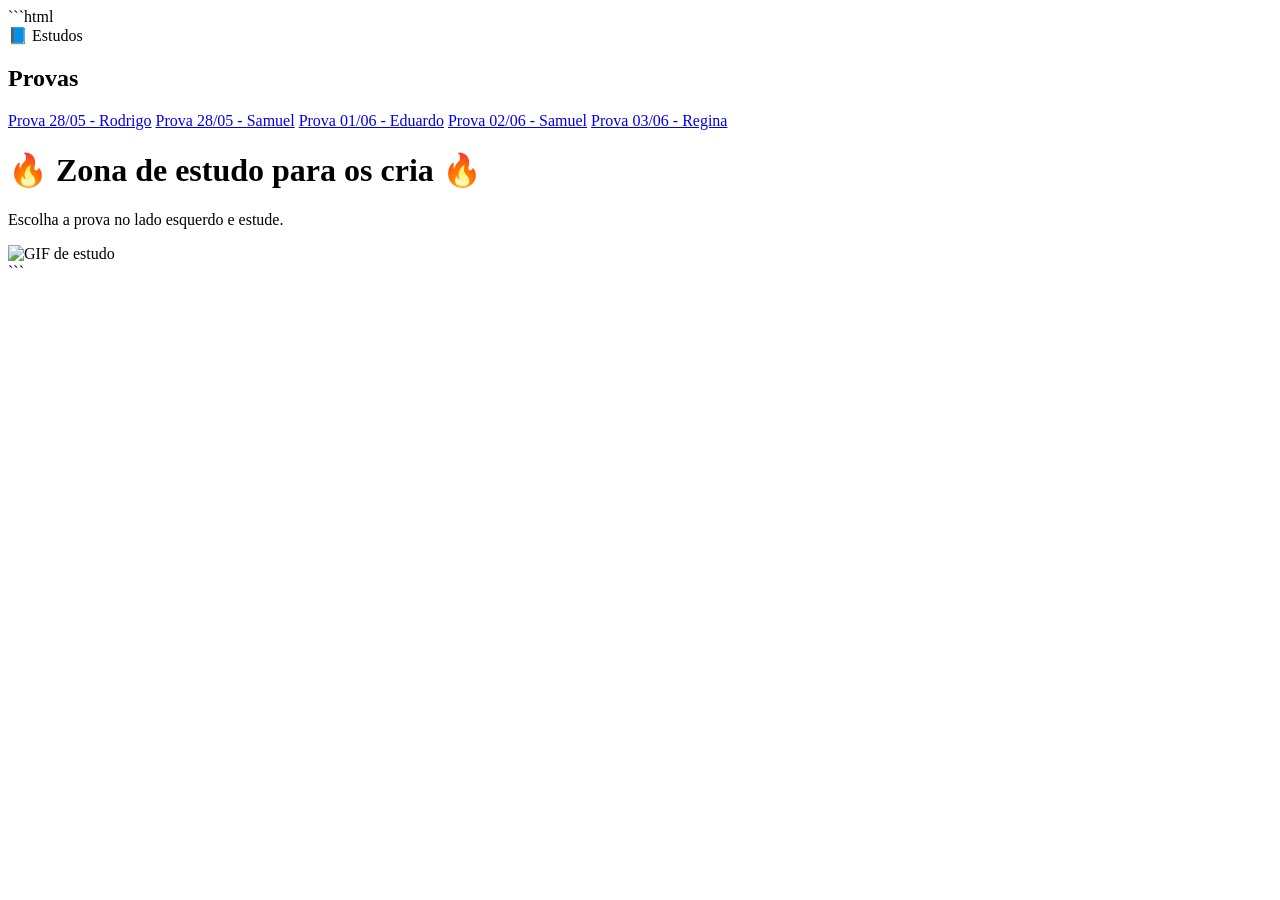
==== index.html @ 7556fcce "Create index.html" ====
```html
<!DOCTYPE html>
<html lang="pt-BR">
<head>
<meta charset="UTF-8">
<meta name="viewport" content="width=device-width, initial-scale=1.0">

<title>Zona de estudo para os cria</title>

<link href="https://fonts.googleapis.com/css2?family=Inter:wght@400;500;600;700&display=swap" rel="stylesheet">

<link rel="stylesheet" href="style.css">
</head>

<body>

<!-- SIDEBAR -->

<div class="sidebar">

    <div class="logo">
        📘 Estudos
    </div>

    <h2>Provas</h2>

    <div class="menu">
        <a href="rodrigo.html">Prova 28/05 - Rodrigo</a>
        <a href="samuel1.html">Prova 28/05 - Samuel</a>
        <a href="eduardo.html">Prova 01/06 - Eduardo</a>
        <a href="samuel2.html">Prova 02/06 - Samuel</a>
        <a href="regina.html">Prova 03/06 - Regina</a>
    </div>

</div>

<!-- MAIN -->

<div class="main">

    <div class="header">

        <h1>🔥 Zona de estudo para os cria 🔥</h1>

        <p>
            Escolha a prova no lado esquerdo e estude.
        </p>

    </div>

    <!-- ESPAÇO DO GIF -->

    <div class="gif-container">

        <!-- TROQUE "meugif.gif" PELO NOME DO SEU ARQUIVO -->

        <img src="meugif.gif" alt="GIF de estudo">

    </div>

</div>

</body>
</html>
```
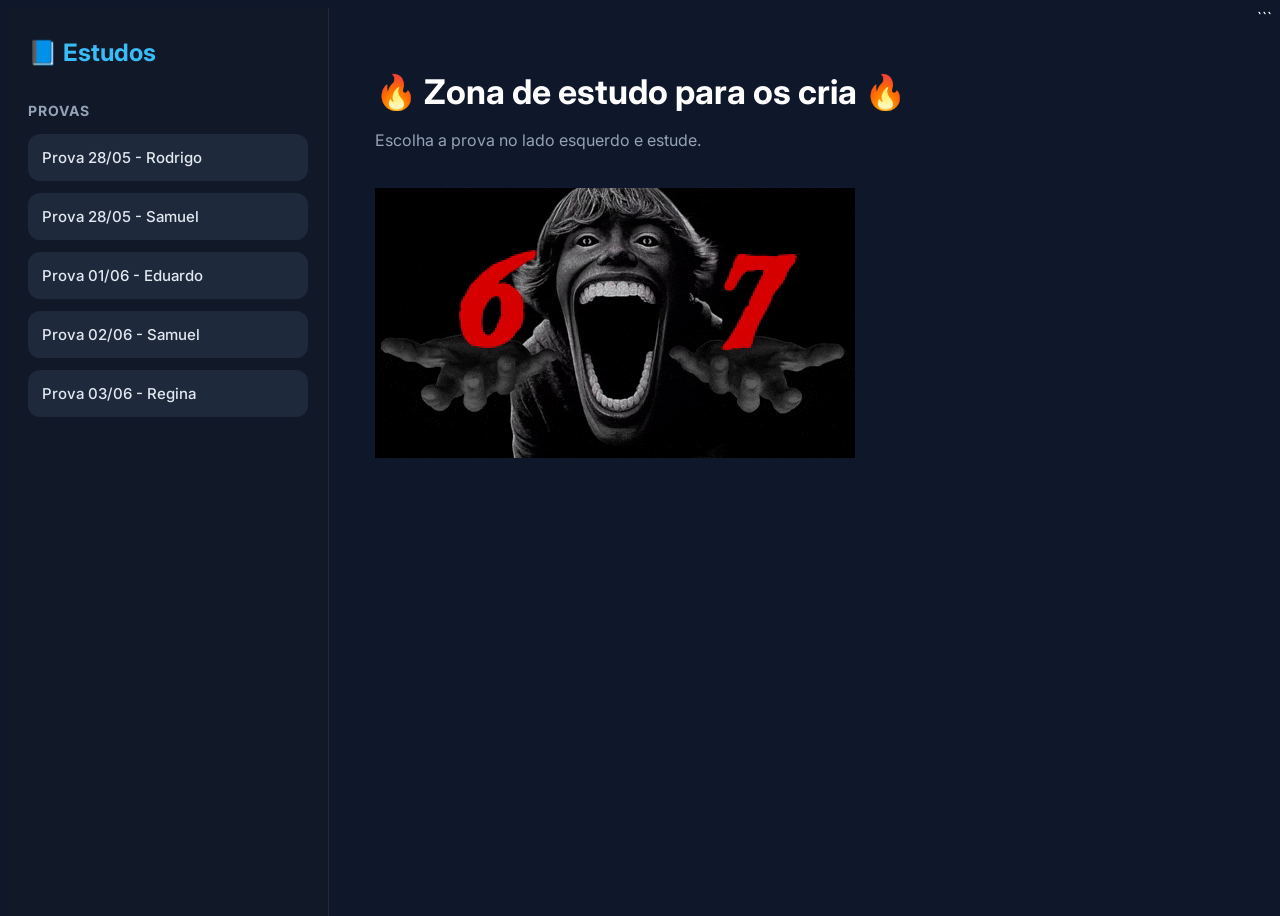
==== commit 515bb94b: "adição do sixseven" ====
--- a/index.html
+++ b/index.html
@@ -54,7 +54,7 @@
 
         <!-- TROQUE "meugif.gif" PELO NOME DO SEU ARQUIVO -->
 
-        <img src="meugif.gif" alt="GIF de estudo">
+        <img src="on-the-day-after-the-12th-anniversary-of-bti-i-cant-help-v0-eg9quxqqfm6g1.gif" alt="GIF de estudo">
 
     </div>
 
--- a/style.css
+++ b/style.css
@@ -0,0 +1,169 @@
+```css
+*{
+    margin:0;
+    padding:0;
+    box-sizing:border-box;
+}
+
+body{
+    font-family:'Inter',sans-serif;
+    background:#0f172a;
+    color:white;
+    display:flex;
+    min-height:100vh;
+}
+
+/* SIDEBAR */
+
+.sidebar{
+    width:280px;
+    background:#111827;
+    border-right:1px solid rgba(255,255,255,0.08);
+    padding:30px 20px;
+    position:fixed;
+    height:100vh;
+    overflow-y:auto;
+}
+
+.logo{
+    font-size:24px;
+    font-weight:700;
+    margin-bottom:35px;
+    color:#38bdf8;
+}
+
+.sidebar h2{
+    font-size:14px;
+    color:#94a3b8;
+    margin-bottom:15px;
+    text-transform:uppercase;
+    letter-spacing:1px;
+}
+
+.menu{
+    display:flex;
+    flex-direction:column;
+    gap:12px;
+}
+
+.menu a{
+    text-decoration:none;
+    color:#e2e8f0;
+    background:#1e293b;
+    padding:14px;
+    border-radius:12px;
+    transition:0.2s;
+    font-size:15px;
+    font-weight:500;
+}
+
+.menu a:hover{
+    background:#334155;
+    transform:translateX(3px);
+}
+
+/* MAIN */
+
+.main{
+    margin-left:280px;
+    padding:40px;
+    width:100%;
+}
+
+.header{
+    margin-bottom:35px;
+}
+
+.header h1{
+    font-size:34px;
+    margin-bottom:10px;
+}
+
+.header p{
+    color:#94a3b8;
+    line-height:1.6;
+}
+
+/* QUESTÕES */
+
+.question-card{
+    background:#1e293b;
+    border:1px solid rgba(255,255,255,0.05);
+    border-radius:22px;
+    padding:28px;
+    margin-bottom:28px;
+    box-shadow:0 10px 30px rgba(0,0,0,0.25);
+}
+
+.question-title{
+    font-size:22px;
+    font-weight:700;
+    margin-bottom:18px;
+    color:#f8fafc;
+}
+
+.question-text{
+    color:#cbd5e1;
+    line-height:1.8;
+    margin-bottom:24px;
+}
+
+.answers{
+    display:flex;
+    flex-direction:column;
+    gap:14px;
+}
+
+.answer{
+    background:#0f172a;
+    border:2px solid transparent;
+    padding:16px;
+    border-radius:14px;
+    cursor:pointer;
+    transition:0.2s;
+    color:#e2e8f0;
+    line-height:1.6;
+}
+
+.answer:hover{
+    border-color:#38bdf8;
+    transform:scale(1.01);
+}
+
+.answer.correct{
+    background:#14532d;
+    border-color:#22c55e;
+    color:#dcfce7;
+}
+
+.answer.wrong{
+    background:#7f1d1d;
+    border-color:#ef4444;
+    color:#fee2e2;
+}
+
+.answer.disabled{
+    pointer-events:none;
+}
+
+/* RESPONSIVO */
+
+@media(max-width:900px){
+
+    body{
+        flex-direction:column;
+    }
+
+    .sidebar{
+        width:100%;
+        height:auto;
+        position:relative;
+    }
+
+    .main{
+        margin-left:0;
+        padding:25px;
+    }
+
+}
+```
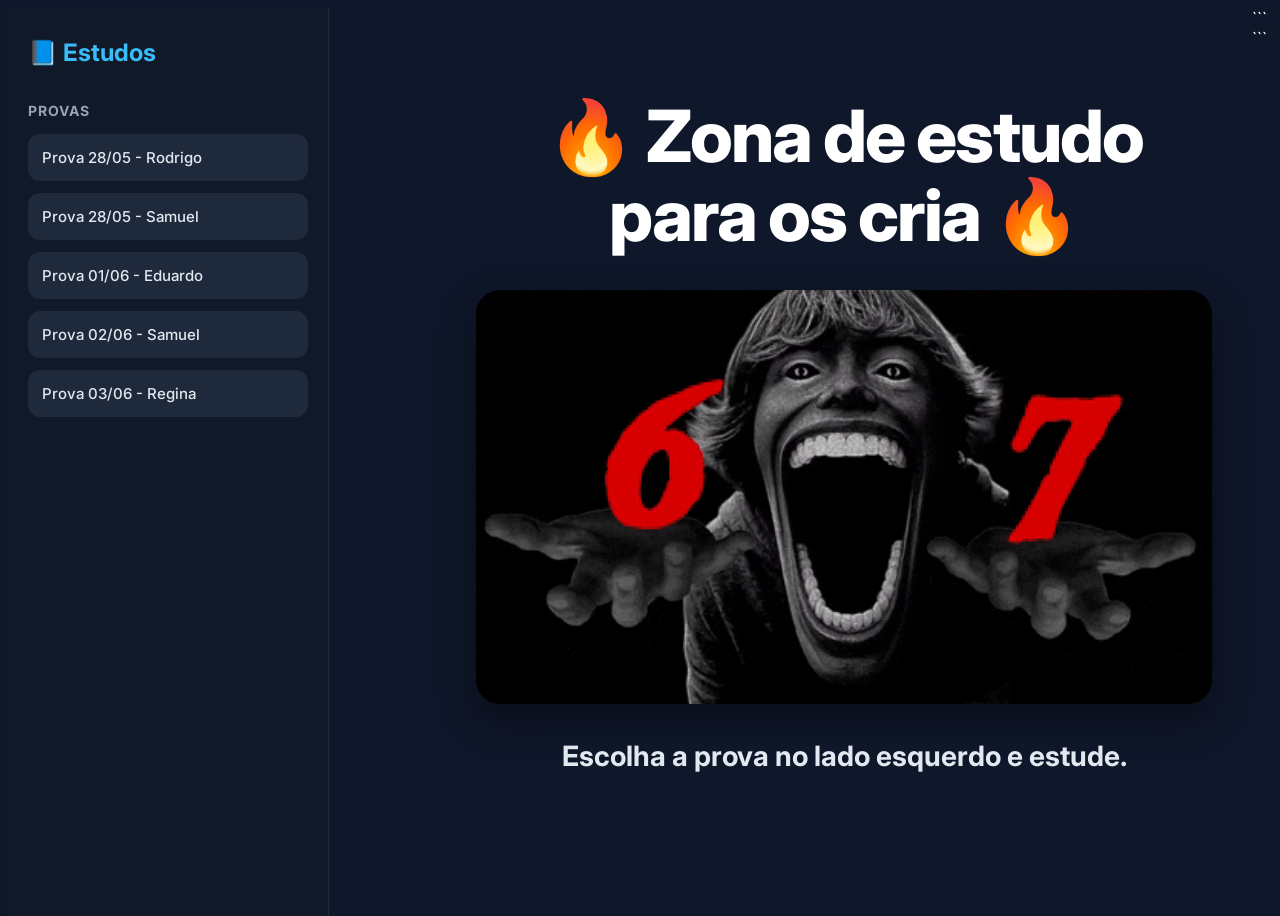
==== commit 69b8cf11: "Update index.html" ====
--- a/index.html
+++ b/index.html
@@ -34,13 +34,32 @@
 
 </div>
 
+```html id="94mgva"
 <!-- MAIN -->
 
 <div class="main">
 
+    <!-- TÍTULO -->
+
     <div class="header">
 
-        <h1>🔥 Zona de estudo para os cria 🔥</h1>
+        <h1>
+            🔥 Zona de estudo para os cria 🔥
+        </h1>
+
+    </div>
+
+    <!-- GIF -->
+
+    <div class="gif-container">
+
+        <img src="on-the-day-after-the-12th-anniversary-of-bti-i-cant-help-v0-eg9quxqqfm6g1.gif" alt="GIF de estudo">
+
+    </div>
+
+    <!-- TEXTO -->
+
+    <div class="info-text">
 
         <p>
             Escolha a prova no lado esquerdo e estude.
@@ -48,17 +67,8 @@
 
     </div>
 
-    <!-- ESPAÇO DO GIF -->
-
-    <div class="gif-container">
-
-        <!-- TROQUE "meugif.gif" PELO NOME DO SEU ARQUIVO -->
-
-        <img src="on-the-day-after-the-12th-anniversary-of-bti-i-cant-help-v0-eg9quxqqfm6g1.gif" alt="GIF de estudo">
-
-    </div>
-
 </div>
+```
 
 </body>
 </html>
--- a/style.css
+++ b/style.css
@@ -166,4 +166,58 @@
     }
 
 }
+```css id="pn5d6l"
+/* MAIN */
+
+.main{
+    margin-left:280px;
+    width:100%;
+    padding:40px;
+}
+
+/* HEADER */
+
+.header{
+    width:100%;
+    margin-bottom:35px;
+}
+
+.header h1{
+    width:100%;
+    font-size:72px;
+    font-weight:800;
+    text-align:center;
+    line-height:1.1;
+    letter-spacing:-2px;
+}
+
+/* GIF */
+
+.gif-container{
+    width:100%;
+    display:flex;
+    justify-content:center;
+    margin-bottom:35px;
+}
+
+.gif-container img{
+    width:100%;
+    max-width:1200px;
+    border-radius:24px;
+    box-shadow:0 15px 40px rgba(0,0,0,0.45);
+}
+
+/* TEXTO */
+
+.info-text{
+    width:100%;
+    text-align:center;
+}
+
+.info-text p{
+    font-size:28px;
+    font-weight:700;
+    color:#e2e8f0;
+}
 ```
+
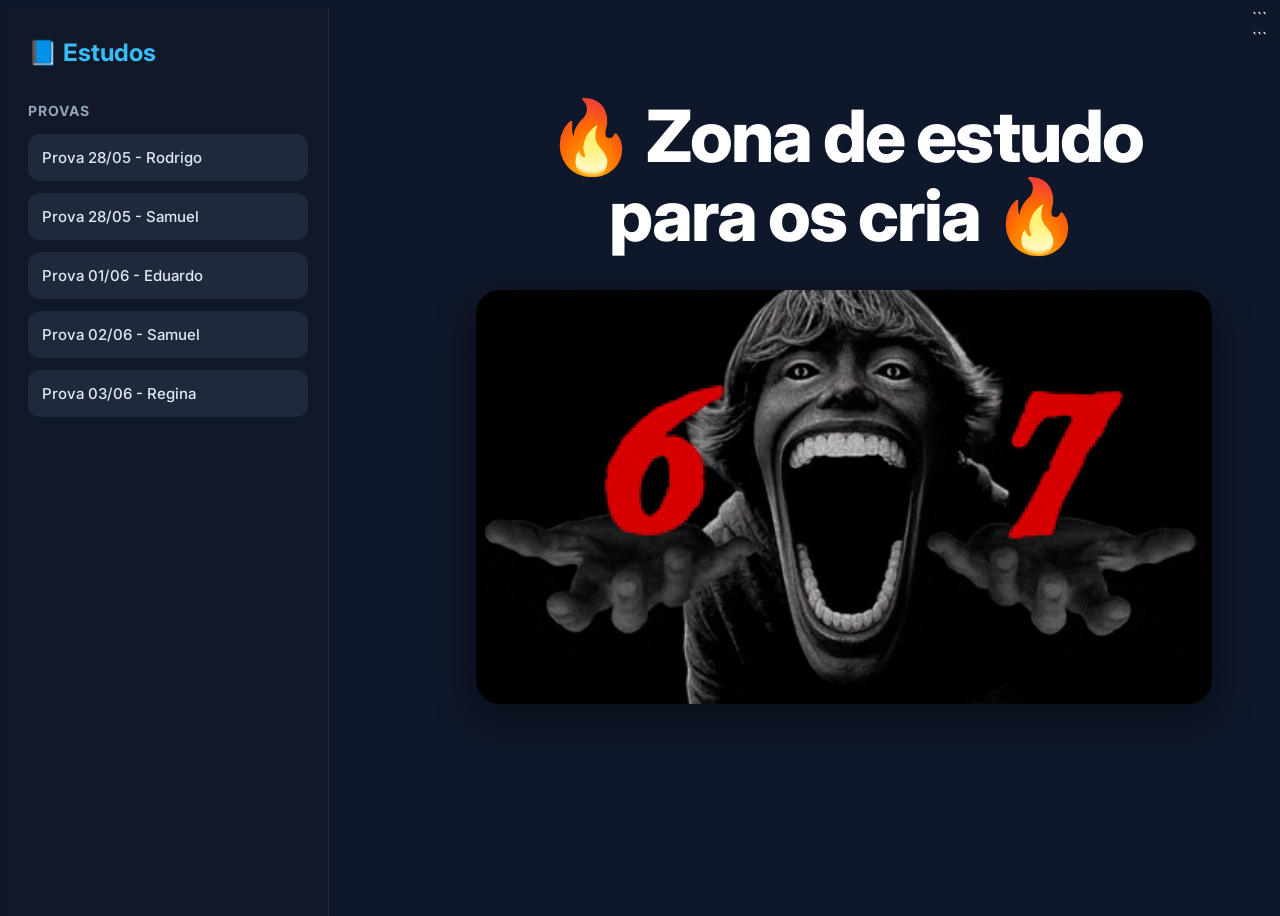
==== commit d7340f80: "Update index.html" ====
--- a/index.html
+++ b/index.html
@@ -61,9 +61,6 @@
 
     <div class="info-text">
 
-        <p>
-            Escolha a prova no lado esquerdo e estude.
-        </p>
 
     </div>
 
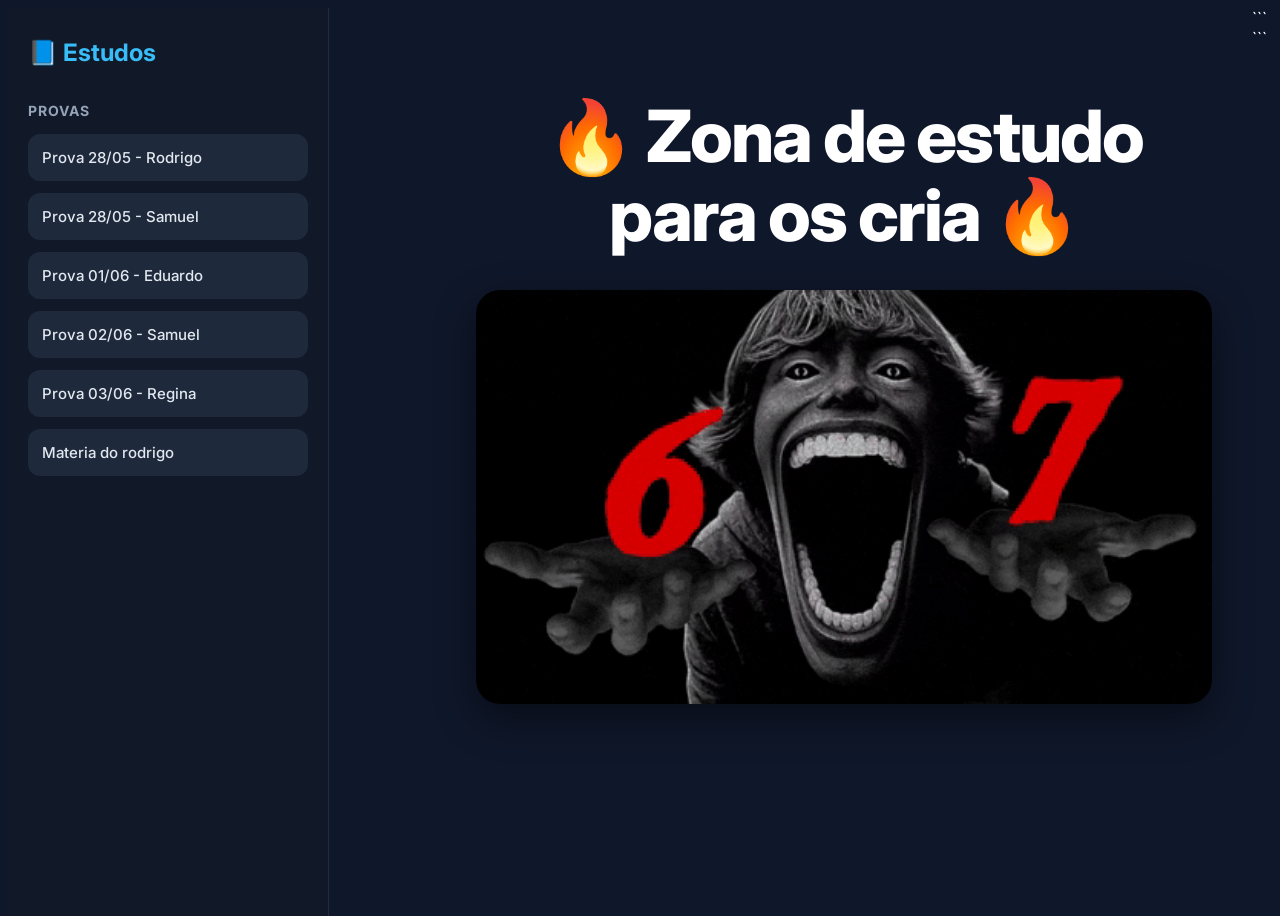
==== commit 8560ab8c: "Update index.html" ====
--- a/index.html
+++ b/index.html
@@ -30,6 +30,7 @@
         <a href="eduardo.html">Prova 01/06 - Eduardo</a>
         <a href="samuel2.html">Prova 02/06 - Samuel</a>
         <a href="regina.html">Prova 03/06 - Regina</a>
+        <a href="materiadorodrigo"> Materia do rodrigo </a>
     </div>
 
 </div>
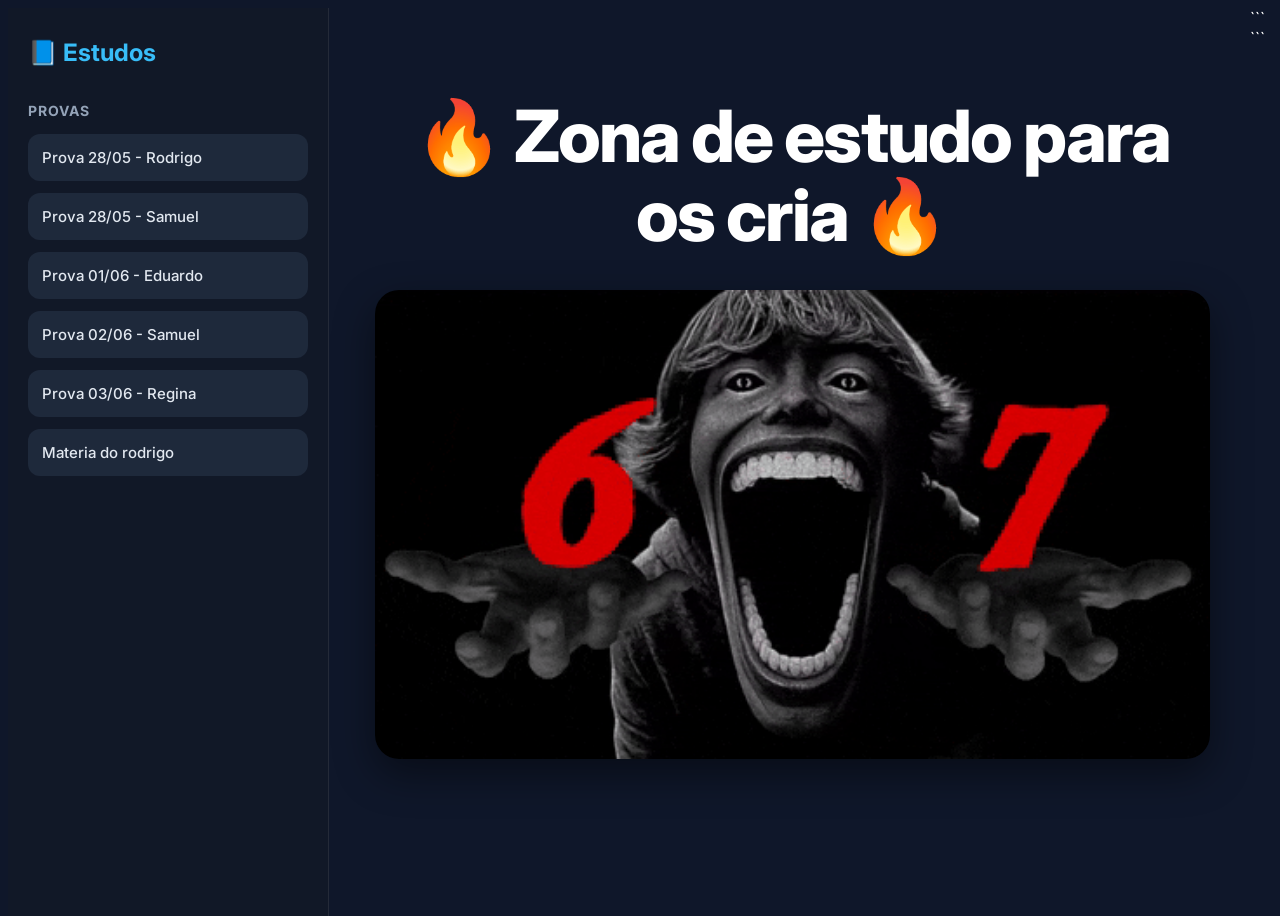
==== commit 7e528a1c: "Update index.html" ====
--- a/index.html
+++ b/index.html
@@ -35,7 +35,7 @@
 
 </div>
 
-```html id="94mgva"
+
 <!-- MAIN -->
 
 <div class="main">
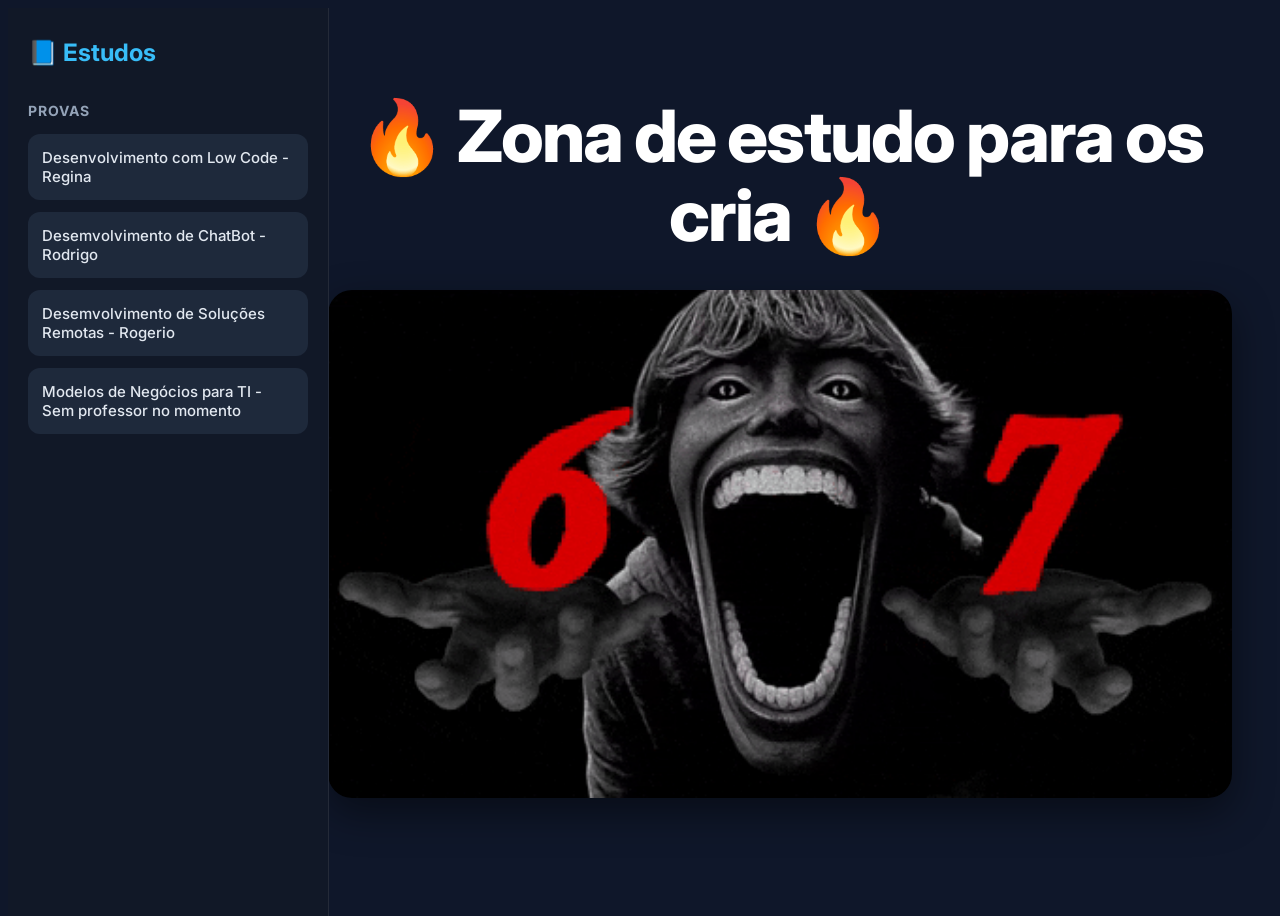
==== commit 6ff5567f: "Atualização para novo semestre Updated the menu links and modified the header section." ====
--- a/index.html
+++ b/index.html
@@ -1,4 +1,4 @@
-```html
+
 <!DOCTYPE html>
 <html lang="pt-BR">
 <head>
@@ -25,12 +25,10 @@
     <h2>Provas</h2>
 
     <div class="menu">
-        <a href="rodrigo.html">Prova 28/05 - Rodrigo</a>
-        <a href="samuel1.html">Prova 28/05 - Samuel</a>
-        <a href="eduardo.html">Prova 01/06 - Eduardo</a>
-        <a href="samuel2.html">Prova 02/06 - Samuel</a>
-        <a href="regina.html">Prova 03/06 - Regina</a>
-        <a href="materiadorodrigo"> Materia do rodrigo </a>
+        <a href="rodrigo.html">Desenvolvimento com Low Code - Regina</a>
+        <a href="samuel1.html">Desemvolvimento de ChatBot - Rodrigo</a>
+        <a href="eduardo.html">Desemvolvimento de Soluções Remotas - Rogerio</a>
+        <a href="samuel2.html">Modelos de Negócios para TI -  Sem professor no momento</a>
     </div>
 
 </div>
@@ -43,31 +41,20 @@
     <!-- TÍTULO -->
 
     <div class="header">
-
         <h1>
             🔥 Zona de estudo para os cria 🔥
         </h1>
-
     </div>
-
     <!-- GIF -->
-
     <div class="gif-container">
-
         <img src="on-the-day-after-the-12th-anniversary-of-bti-i-cant-help-v0-eg9quxqqfm6g1.gif" alt="GIF de estudo">
-
     </div>
 
     <!-- TEXTO -->
-
+    
     <div class="info-text">
-
-
     </div>
-
 </div>
-```
-
 </body>
 </html>
-```
+
